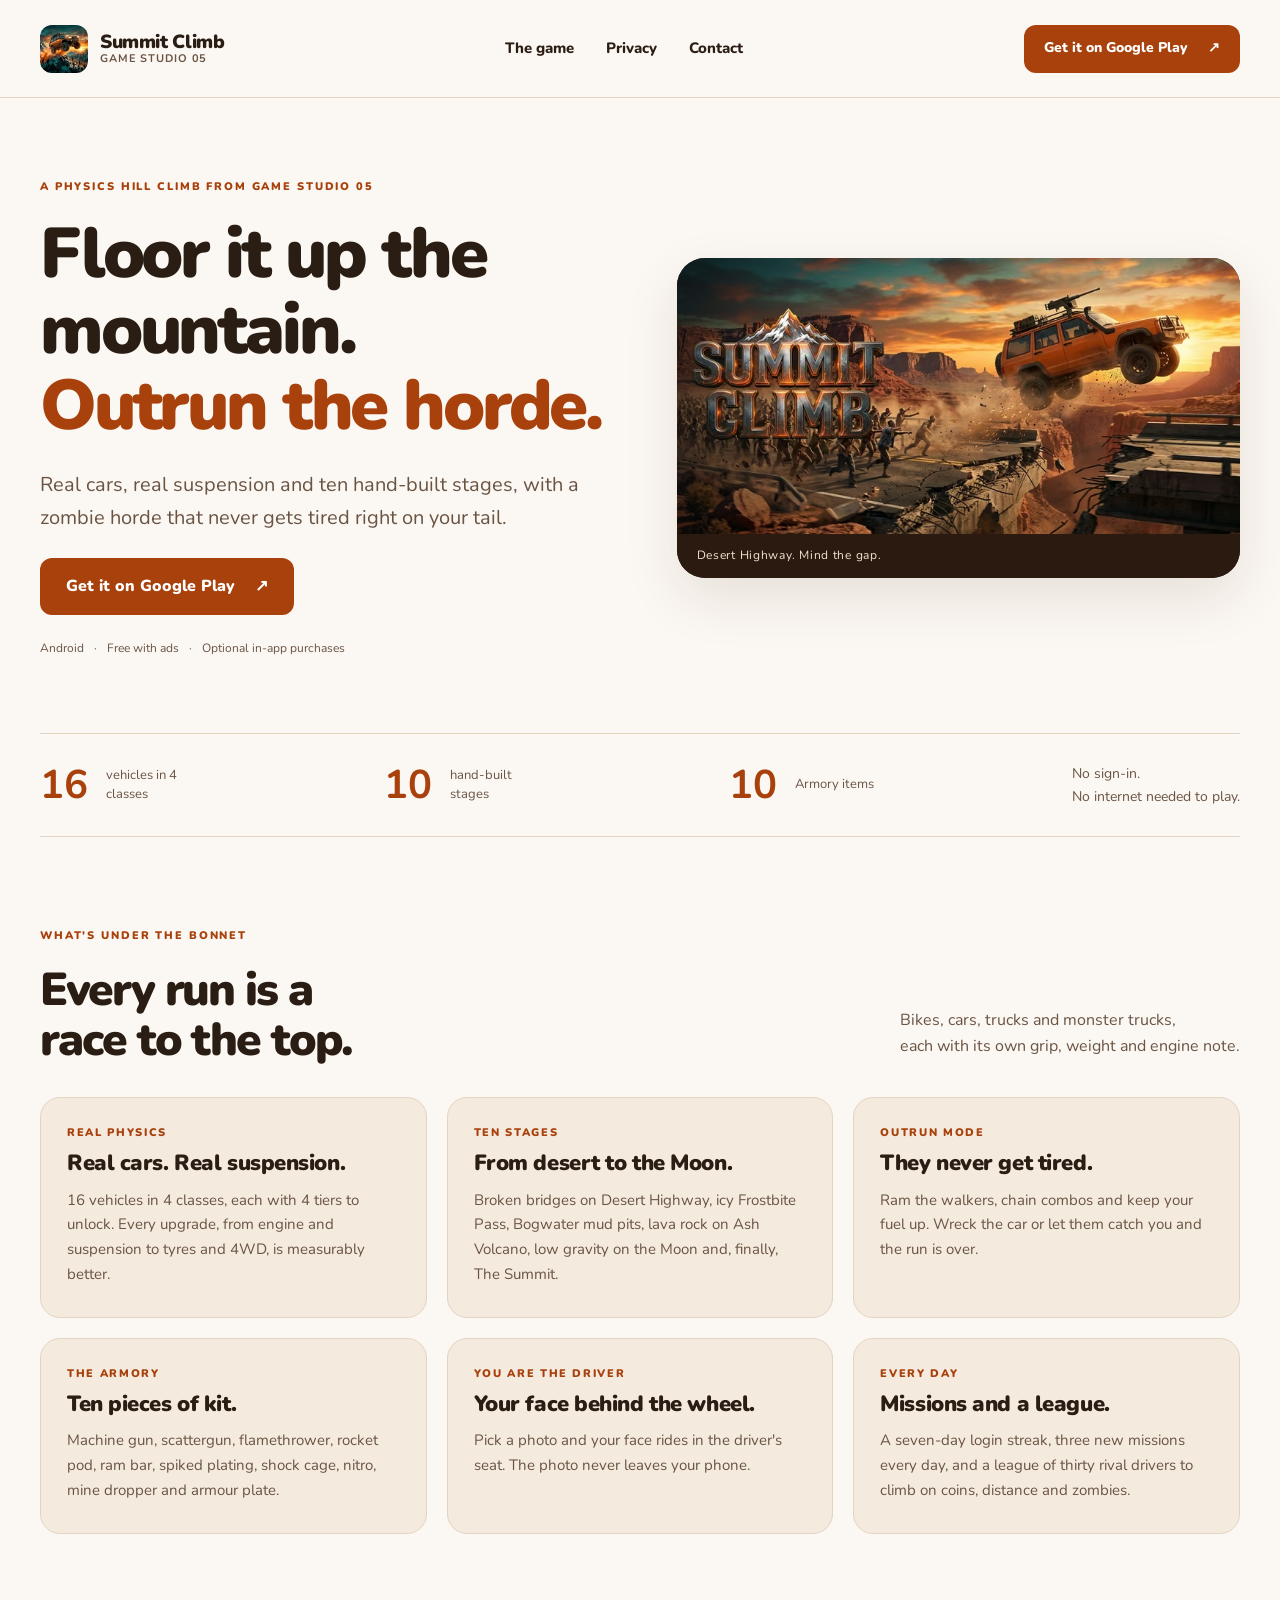
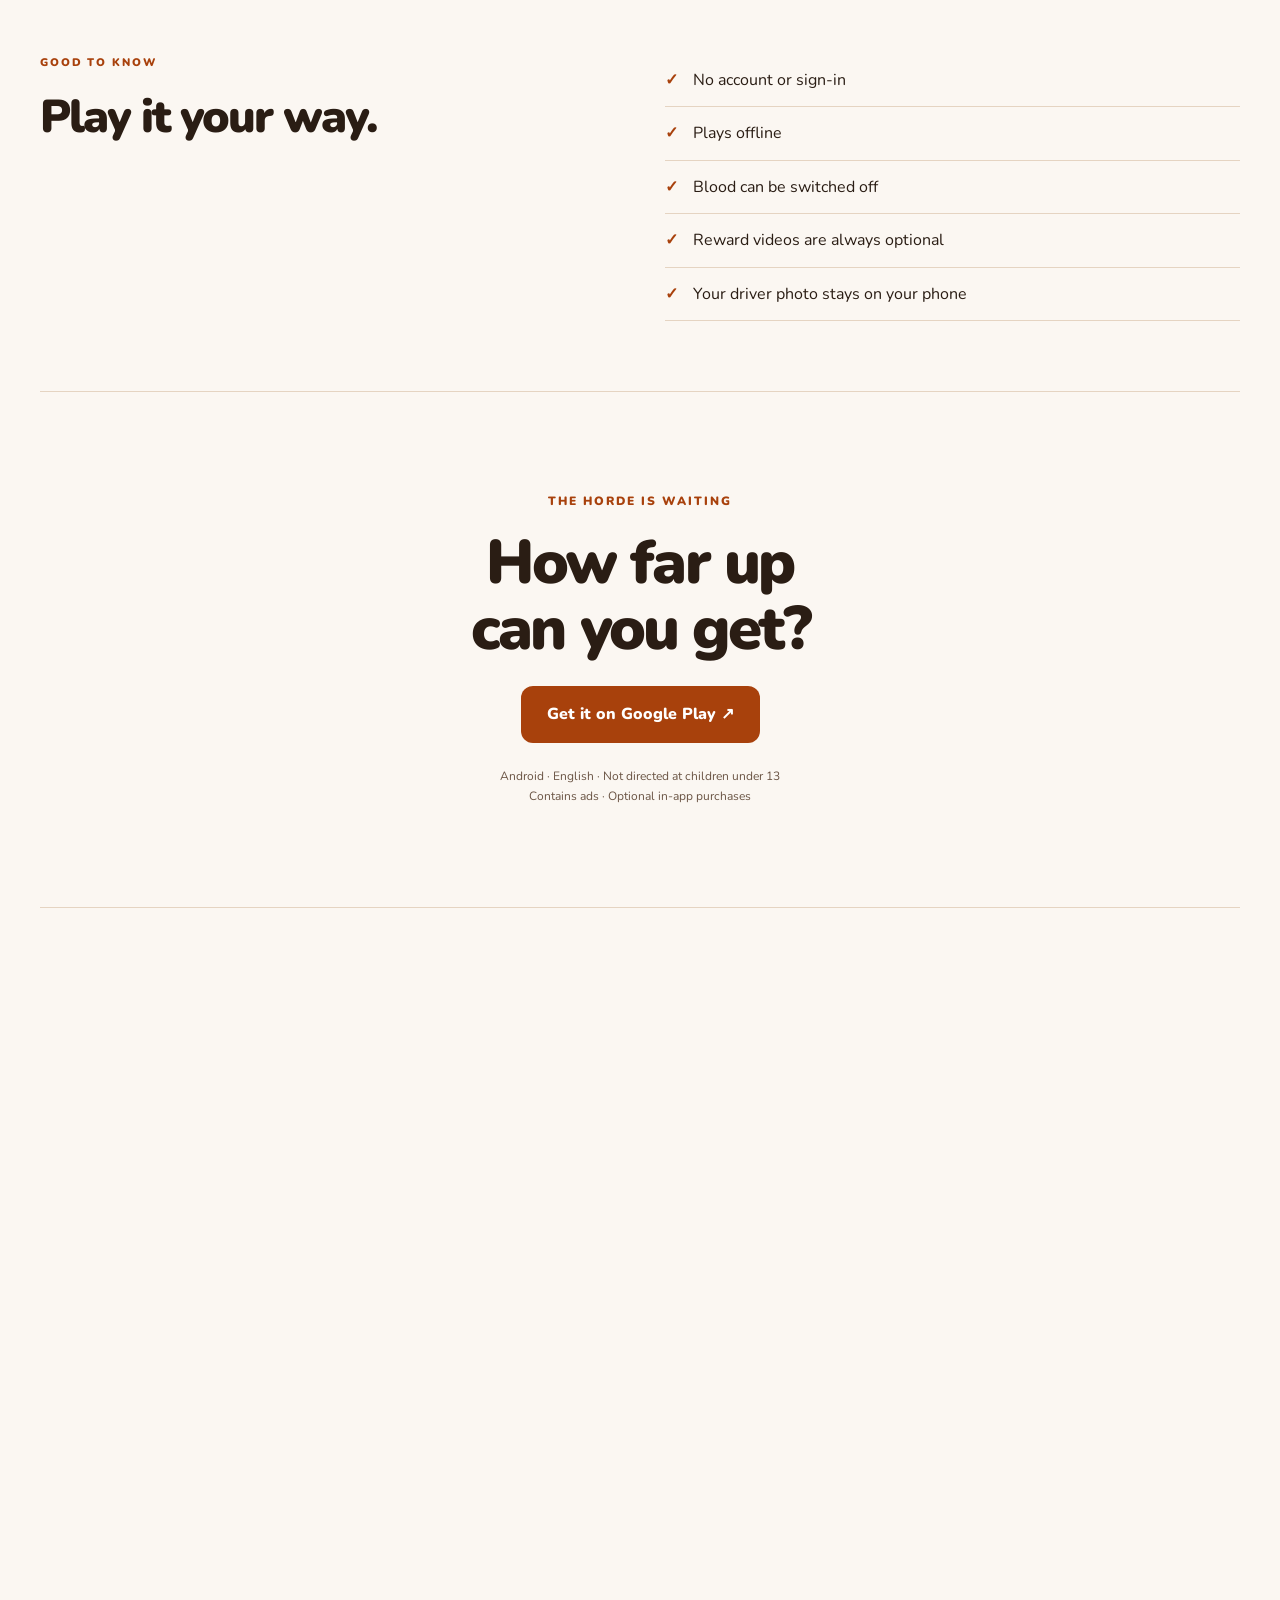
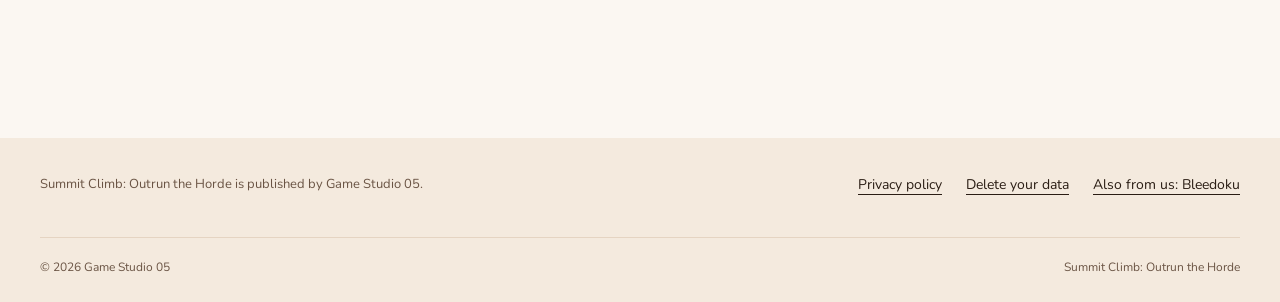
==== summit-climb/index.html @ 3a5609b9 "Add Summit Climb landing page, privacy policy and data deletion page Bleedoku pages and URLs are unc" ====
<!DOCTYPE html>
<html lang="en-GB">
<head>
<meta charset="utf-8">
<meta name="viewport" content="width=device-width,initial-scale=1">
<title>Summit Climb: Outrun the Horde | Game Studio 05</title>
<meta http-equiv="Content-Security-Policy" content="default-src 'self'; script-src 'self' 'sha256-aVaiAss3925eLaXb4Zs3viwFSfg8nyLbO6XAhflWmQI='; style-src 'self'; img-src 'self'; font-src 'self'; media-src 'self'; connect-src 'self'; object-src 'none'; base-uri 'self'; form-action 'none'">
<meta name="referrer" content="strict-origin-when-cross-origin">
<meta name="description" content="A physics hill climb for Android with 16 vehicles, ten hand-built stages and a zombie horde on your tail. From Game Studio 05.">
<link rel="canonical" href="https://usamakhalid1199.github.io/summit-climb/">
<meta property="og:type" content="website">
<meta property="og:title" content="Summit Climb: Outrun the Horde">
<meta property="og:description" content="A physics hill climb for Android with 16 vehicles, ten hand-built stages and a zombie horde on your tail.">
<meta property="og:url" content="https://usamakhalid1199.github.io/summit-climb/">
<meta property="og:image" content="https://usamakhalid1199.github.io/assets/img/summit-social.jpg">
<meta property="og:image:width" content="1200">
<meta property="og:image:height" content="630">
<meta property="og:image:alt" content="An orange off-roader leaps a broken desert bridge ahead of a zombie horde">
<meta name="twitter:card" content="summary_large_image">
<meta name="twitter:title" content="Summit Climb: Outrun the Horde">
<meta name="twitter:description" content="A physics hill climb for Android with 16 vehicles, ten hand-built stages and a zombie horde on your tail.">
<meta name="twitter:image" content="https://usamakhalid1199.github.io/assets/img/summit-social.jpg">
<meta name="theme-color" content="#fbf7f2" media="(prefers-color-scheme: light)">
<meta name="theme-color" content="#15110e" media="(prefers-color-scheme: dark)">
<link rel="icon" href="/assets/img/summit-icon-32.png" sizes="32x32">
<link rel="apple-touch-icon" href="/assets/img/summit-icon-180.png">
<link rel="preload" as="font" href="/assets/fonts/nunito-latin.woff2" type="font/woff2" crossorigin>
<link rel="stylesheet" href="/assets/css/site.css">
<link rel="stylesheet" href="/assets/css/summit.css">
<script type="application/ld+json">{"@context":"https://schema.org","@type":"MobileApplication","name":"Summit Climb: Outrun the Horde","operatingSystem":"ANDROID","applicationCategory":"GameApplication","inLanguage":"en","offers":{"@type":"Offer","price":"0","priceCurrency":"USD"},"publisher":{"@type":"Organization","name":"Game Studio 05"},"url":"https://usamakhalid1199.github.io/summit-climb/","installUrl":"https://play.google.com/store/apps/details?id=com.usama.summitclimb"}</script>
</head>
<body class="summit">
<a class="skip" href="#main">Skip to content</a>
<header>
<a class="sc-brand" href="/summit-climb/">
<picture>
<source type="image/avif" srcset="/assets/img/summit-icon-96.avif 96w, /assets/img/summit-icon-192.avif 192w" sizes="48px">
<source type="image/webp" srcset="/assets/img/summit-icon-96.webp 96w, /assets/img/summit-icon-192.webp 192w" sizes="48px">
<img src="/assets/img/summit-icon-96.png" width="96" height="96" alt="" decoding="async">
</picture>
<span>Summit Climb<small>GAME STUDIO 05</small></span>
</a>
<nav aria-label="Main">
<a href="#game">The game</a>
<a href="/summit-climb/privacy/">Privacy</a>
<a href="#contact">Contact</a>
</nav>
<a class="button compact" href="https://play.google.com/store/apps/details?id=com.usama.summitclimb&amp;referrer=utm_source%3Dwebsite%26utm_medium%3Dlanding" rel="noopener noreferrer">Get it on Google Play <span aria-hidden="true">&#8599;</span>
</a>
</header>
<main id="main">
<section class="hero wrap">
<div>
<p class="eyebrow">A PHYSICS HILL CLIMB FROM GAME STUDIO 05</p>
<h1>Floor it up the mountain.<br><em>Outrun the horde.</em>
</h1>
<p class="lead">Real cars, real suspension and ten hand-built stages, with a zombie horde that never gets tired right on your tail.</p>
<div class="actions">
<a class="button" href="https://play.google.com/store/apps/details?id=com.usama.summitclimb&amp;referrer=utm_source%3Dwebsite%26utm_medium%3Dlanding" rel="noopener noreferrer">Get it on Google Play <span aria-hidden="true">&#8599;</span>
</a>
</div>
<p class="facts">Android <span>&middot;</span> Free with ads <span>&middot;</span> Optional in-app purchases</p>
</div>
<figure class="sc-art">
<picture>
<source type="image/avif" srcset="/assets/img/summit-feature-480.avif 480w, /assets/img/summit-feature-768.avif 768w, /assets/img/summit-feature-1024.avif 1024w" sizes="(max-width: 600px) calc(100vw - 32px), (max-width: 1000px) 45vw, 560px">
<source type="image/webp" srcset="/assets/img/summit-feature-480.webp 480w, /assets/img/summit-feature-768.webp 768w, /assets/img/summit-feature-1024.webp 1024w" sizes="(max-width: 600px) calc(100vw - 32px), (max-width: 1000px) 45vw, 560px">
<img src="/assets/img/summit-feature-768.jpg" width="1024" height="500" alt="An orange off-roader with a roof-mounted gun leaps a broken desert bridge ahead of a zombie horde" fetchpriority="high" decoding="async">
</picture>
<figcaption>Desert Highway. Mind the gap.</figcaption>
</figure>
</section>
<div class="numbers wrap">
<div>
<strong>16</strong>
<span>vehicles in 4 classes</span>
</div>
<div>
<strong>10</strong>
<span>hand-built stages</span>
</div>
<div>
<strong>10</strong>
<span>Armory items</span>
</div>
<p>No sign-in.<br>No internet needed to play.</p>
</div>
<section class="section wrap" id="game">
<div class="heading">
<div>
<p class="eyebrow">WHAT'S UNDER THE BONNET</p>
<h2>Every run is a<br>race to the top.</h2>
</div>
<p>Bikes, cars, trucks and monster trucks,<br>each with its own grip, weight and engine note.</p>
</div>
<ul class="sc-features">
<li>
<span class="tag">REAL PHYSICS</span>
<h3>Real cars. Real suspension.</h3>
<p>16 vehicles in 4 classes, each with 4 tiers to unlock. Every upgrade, from engine and suspension to tyres and 4WD, is measurably better.</p>
</li>
<li>
<span class="tag">TEN STAGES</span>
<h3>From desert to the Moon.</h3>
<p>Broken bridges on Desert Highway, icy Frostbite Pass, Bogwater mud pits, lava rock on Ash Volcano, low gravity on the Moon and, finally, The Summit.</p>
</li>
<li>
<span class="tag">OUTRUN MODE</span>
<h3>They never get tired.</h3>
<p>Ram the walkers, chain combos and keep your fuel up. Wreck the car or let them catch you and the run is over.</p>
</li>
<li>
<span class="tag">THE ARMORY</span>
<h3>Ten pieces of kit.</h3>
<p>Machine gun, scattergun, flamethrower, rocket pod, ram bar, spiked plating, shock cage, nitro, mine dropper and armour plate.</p>
</li>
<li>
<span class="tag">YOU ARE THE DRIVER</span>
<h3>Your face behind the wheel.</h3>
<p>Pick a photo and your face rides in the driver's seat. The photo never leaves your phone.</p>
</li>
<li>
<span class="tag">EVERY DAY</span>
<h3>Missions and a league.</h3>
<p>A seven-day login streak, three new missions every day, and a league of thirty rival drivers to climb on coins, distance and zombies.</p>
</li>
</ul>
</section>
<section class="calm wrap section">
<div>
<p class="eyebrow">GOOD TO KNOW</p>
<h2>Play it your way.</h2>
</div>
<ul>
<li>No account or sign-in</li>
<li>Plays offline</li>
<li>Blood can be switched off</li>
<li>Reward videos are always optional</li>
<li>Your driver photo stays on your phone</li>
</ul>
</section>
<section class="final wrap">
<p class="eyebrow">THE HORDE IS WAITING</p>
<h2>How far up<br>can you get?</h2>
<a class="button" href="https://play.google.com/store/apps/details?id=com.usama.summitclimb&amp;referrer=utm_source%3Dwebsite%26utm_medium%3Dlanding" rel="noopener noreferrer">Get it on Google Play &#8599;</a>
<p>Android &middot; English &middot; Not directed at children under 13<br>Contains ads &middot; Optional in-app purchases</p>
</section>
<section class="sc-contact wrap" id="contact">
<div>
<p class="eyebrow">CONTACT</p>
<h2>A question, a bug<br>or a little feedback?</h2>
<p>We read every message. Tell us your phone model and what happened, and we'll take a look.</p>
<p><a class="sc-mail" href="mailto:gamestudio05.team@gmail.com?subject=Summit%20Climb">gamestudio05.team@gmail.com</a></p>
</div>
<ul>
<li><a href="/summit-climb/privacy/">Privacy policy</a></li>
<li><a href="/summit-climb/delete-data/">Delete your data</a></li>
<li><a href="https://play.google.com/store/apps/details?id=com.usama.summitclimb" rel="noopener noreferrer">Summit Climb on Google Play &#8599;</a></li>
</ul>
</section>
</main>
<footer>
<div class="wrap">
<div class="footer-top">
<div>
<p>Summit Climb: Outrun the Horde is published by Game Studio 05.</p>
</div>
<div class="footer-links">
<a href="/summit-climb/privacy/">Privacy policy</a>
<a href="/summit-climb/delete-data/">Delete your data</a>
<a href="/">Also from us: Bleedoku</a>
</div>
</div>
<div class="copyright">&copy; 2026 Game Studio 05 <span>Summit Climb: Outrun the Horde</span>
</div>
</div>
</footer>
</body>
</html>
---- assets/css/site.css ----
@font-face {
  font-family:Nunito;
  src:url('../fonts/nunito-latin.woff2') format('woff2');
  font-weight:200 1000;
  font-display:swap
}
:root {
  color-scheme:light dark;
  --bg:#fcfaff;
  --surface:#f0eaf8;
  --card:#fff;
  --ink:#2b2450;
  --muted:#635675;
  --pink:#d63f8c;
  --violet:#7752de;
  --accent:#6743ad;
  --line:#ded4e9;
  --cyan:#00c2ef;
  --magenta:#ff2995;
  --yellow:#ffce32;
  --space:24px;
  --radius:24px;
  --shadow:0 20px 55px #38235312;
  --small:14px;
  --body:18px;
  --h1:clamp(46px,5.5vw,80px);
  --h2:clamp(34px,3.6vw,52px)
}
* {
  box-sizing:border-box
}
body {
  margin:0;
  background:var(--bg);
  color:var(--ink);
  font:var(--body)/1.65 Nunito,sans-serif
}
a {
  color:inherit;
  text-underline-offset:5px
}
img {
  max-width:100%;
  height:auto;
  display:block
}
figure {
  margin:0
}
h1,h2,h3 {
  line-height:1.08;
  letter-spacing:-.045em;
  margin:0 0 24px;
  font-weight:900
}
h1 {
  font-size:var(--h1)
}
h2 {
  font-size:var(--h2)
}
h3 {
  font-size:29px
}
p {
  color:var(--muted);
  margin:0 0 24px;
  max-width:65ch
}
h1 em {
  font-style:normal;
  color:var(--accent)
}
.wrap {
  width:min(1200px,calc(100% - 80px));
  margin:auto
}
header {
  max-width:1360px;
  margin:auto;
  min-height:98px;
  display:flex;
  align-items:center;
  justify-content:space-between;
  padding:0 40px;
  gap:32px;
  border-bottom:1px solid var(--line)
}
.brand img {
  width:160px;
  height:80px;
  object-fit:contain
}
nav {
  display:flex;
  gap:32px
}
nav a {
  text-decoration:none;
  font-size:15px;
  font-weight:800;
  padding:14px 0
}
.button {
  display:inline-flex;
  align-items:center;
  justify-content:center;
  gap:20px;
  background:var(--accent);
  color:#fff;
  border:2px solid transparent;
  border-radius:12px;
  padding:16px 24px;
  min-height:48px;
  line-height:1.3;
  font-size:16px;
  font-weight:850;
  text-decoration:none;
  transition:background .18s
}
.button:hover {
  background:#4f3289
}
.button:active {
  background:#3e246c
}
.button[aria-disabled=true] {
  background:#6a6473;
  cursor:not-allowed
}
.compact {
  font-size:14px;
  padding:12px 18px
}
a:focus-visible,video:focus-visible {
  outline:3px solid var(--accent);
  outline-offset:5px
}
.hero {
  display:grid;
  grid-template-columns:1.05fr 1fr;
  align-items:center;
  gap:45px;
  min-height:635px;
  padding:65px 0 60px
}
.eyebrow {
  font-size:11px;
  letter-spacing:.17em;
  font-weight:900;
  color:var(--accent);
  margin-bottom:20px
}
.lead {
  font-size:20px;
  max-width:48ch
}
.actions {
  display:flex;
  gap:24px;
  align-items:center;
  flex-wrap:wrap
}
.watch {
  display:inline-flex;
  gap:12px;
  align-items:center;
  min-height:48px;
  text-decoration:none;
  font-size:15px;
  font-weight:800
}
.watch span {
  font-size:12px;
  display:grid;
  place-items:center;
  width:36px;
  height:36px;
  border:1px solid var(--line);
  border-radius:50%
}
.facts {
  font-size:12px;
  margin:24px 0 0
}
.facts span {
  padding:0 7px
}
.hero-art {
  background:#f4effa;
  border-radius:36px;
  overflow:hidden;
  box-shadow:var(--shadow)
}
.hero-art>img {
  width:100%;
  mix-blend-mode:multiply
}
.hero-art figcaption {
  color:#635675;
  text-align:center;
  font-size:12px;
  letter-spacing:.06em;
  padding:5px 20px 24px
}
.numbers {
  display:flex;
  align-items:center;
  justify-content:space-between;
  border-block:1px solid var(--line);
  padding:28px 0
}
.numbers>div {
  display:flex;
  align-items:center;
  gap:18px
}
.numbers strong {
  font-size:40px;
  line-height:1;
  color:var(--accent)
}
.numbers span {
  font-size:13px;
  max-width:80px;
  line-height:1.5;
  color:var(--muted)
}
.numbers p {
  font-size:14px;
  margin:0
}
.section {
  padding:90px 0 30px
}
.heading {
  display:flex;
  justify-content:space-between;
  align-items:end;
  gap:35px;
  margin-bottom:32px
}
.heading h2 {
  margin-bottom:0
}
.heading>p {
  font-size:16px;
  margin-bottom:5px
}
.video {
  background:var(--surface);
  border:1px solid var(--line);
  border-radius:var(--radius);
  overflow:hidden
}
.video video {
  display:block;
  width:100%;
  aspect-ratio:16/9;
  background:#241a38
}
.video figcaption {
  padding:16px 25px;
  font-size:14px;
  font-weight:800;
  display:flex;
  justify-content:space-between
}
.video figcaption span {
  font-size:12px;
  color:var(--muted);
  font-weight:500
}
.split {
  display:grid;
  grid-template-columns:1fr 1fr;
  align-items:center;
  gap:90px
}
.recipe {
  display:flex;
  gap:14px;
  align-items:center;
  margin:28px 0 36px
}
.recipe img {
  width:55px
}
.recipe b {
  font-size:18px;
  color:var(--muted)
}
.rule {
  border-top:1px solid var(--line);
  padding:18px 0 0
}
.rule p {
  font-size:15px;
  margin-top:6px
}
.phone-stage {
  background:var(--surface);
  border-radius:36px;
  padding:40px;
  display:grid;
  justify-items:center
}
.phone-stage img {
  width:235px;
  border-radius:24px;
  border:5px solid white;
  box-shadow:var(--shadow)
}
.phone-stage figcaption {
  font-size:12px;
  color:var(--muted);
  margin-top:18px
}
.story {
  background:var(--surface);
  padding:70px 0;
  margin-top:80px
}
.village {
  height:490px;
  border-radius:200px 200px 20px 20px;
  overflow:hidden
}
.village img {
  height:100%;
  width:100%;
  object-fit:cover;
  object-position:50% 25%
}
.characters {
  display:flex;
  gap:28px;
  margin-top:32px
}
.characters figure {
  max-width:90px;
  text-align:center;
  font-size:13px;
  font-weight:800
}
.characters img {
  width:90px;
  height:90px;
  border-radius:50%;
  margin-bottom:10px
}
.chapters {
  display:grid;
  grid-template-columns:repeat(6,1fr);
  gap:18px;
  margin-top:35px
}
.chapters article {
  min-width:0
}
.chapters img {
  height:220px;
  width:100%;
  object-fit:cover;
  border-radius:16px
}
.chapters span {
  font-size:11px;
  color:var(--accent);
  display:block;
  margin:16px 0 6px;
  font-weight:900
}
.chapters h3 {
  font-size:20px;
  line-height:1.2
}
.modes {
  display:grid;
  grid-template-columns:repeat(3,1fr);
  gap:24px
}
.modes article {
  background:var(--surface);
  border-radius:var(--radius);
  padding:30px 30px 0;
  overflow:hidden;
  height:540px
}
.modes article>span {
  display:block
}
.modes p {
  font-size:15px
}
.modes article>img {
  width:180px;
  margin:24px auto 0;
  border:4px solid white;
  border-radius:20px
}
.modes .pets>img {
  border:0;
  border-radius:50%;
  width:240px
}
.calm {
  display:grid;
  grid-template-columns:1fr 1fr;
  gap:50px;
  border-bottom:1px solid var(--line);
  padding-bottom:70px
}
.calm ul {
  list-style:none;
  padding:0;
  margin:0
}
.calm li {
  padding:13px 0;
  border-bottom:1px solid var(--line);
  font-size:16px
}
.calm li:before {
  content:'\2713';
  color:var(--accent);
  margin-right:15px;
  font-weight:900
}
.final {
  text-align:center;
  padding:100px 0
}
.final h2 {
  font-size:clamp(42px,4.8vw,68px)
}
.final p {
  margin:24px auto 0;
  font-size:12px
}
.final .eyebrow {
  margin:0 auto 18px
}
footer {
  background:var(--surface);
  padding:25px 0
}
.footer-top {
  display:flex;
  align-items:center;
  justify-content:space-between;
  gap:25px;
  padding:0 0 30px
}
.footer-top img {
  width:145px;
  height:70px;
  object-fit:contain
}
.footer-top p {
  font-size:13px;
  margin:0
}
.footer-top b {
  display:block;
  font-size:14px;
  margin-bottom:8px
}
.footer-top a {
  font-size:14px;
  display:inline-block;
  min-height:44px;
  line-height:44px
}
.copyright {
  display:flex;
  justify-content:space-between;
  border-top:1px solid var(--line);
  padding-top:20px;
  font-size:12px;
  color:var(--muted)
}
@media(prefers-color-scheme:dark) {
  :root {
  --bg:#171322;
  --surface:#241d33;
  --card:#30263f;
  --ink:#f1eaff;
  --muted:#c3b8d0;
  --accent:#bda3f1;
  --line:#494052;
  --shadow:none
}
.button {
  background:#bda3f1;
  color:#21152f
}
.button:hover {
  background:#cdb9f7
}
.button:active {
  background:#a78cde
}
.button[aria-disabled=true] {
  background:#82758d;
  color:#171322
}
.hero-art {
  background:#e5daf0
}
.eyebrow {
  color:#bda3f1
}

}
@media(max-width:1000px) {
  .wrap {
  width:calc(100% - 48px)
}
header {
  padding:0 24px;
  gap:20px
}
nav {
  gap:20px
}
.hero {
  gap:25px;
  min-height:560px
}
.actions {
  gap:15px
}
.split {
  gap:45px
}
.numbers p {
  display:none
}
.chapters {
  grid-template-columns:repeat(3,1fr)
}
.chapters img {
  height:280px
}
.modes {
  gap:16px
}
.modes article {
  padding:22px 22px 0
}
.modes h3 {
  font-size:25px
}
.footer-top {
  gap:15px
}

}
@media(max-width:600px) {
  .wrap {
  width:calc(100% - 32px)
}
header {
  padding:8px 16px 12px;
  flex-wrap:wrap;
  gap:0
}
.brand img {
  width:124px;
  height:58px
}
header .compact {
  font-size:12px;
  gap:8px;
  padding:10px 12px;
  margin-left:auto
}
nav {
  order:3;
  width:100%;
  justify-content:center;
  gap:35px
}
nav a {
  font-size:13px;
  padding:10px 0;
  min-height:44px
}
.hero {
  grid-template-columns:1fr;
  gap:30px;
  padding:44px 0 36px;
  text-align:left
}
.hero h1 {
  font-size:49px
}
.eyebrow {
  font-size:10px;
  letter-spacing:.13em
}
.hero .lead {
  font-size:18px
}
.actions {
  gap:16px;
  align-items:center
}
.actions .button {
  font-size:14px;
  padding:15px 18px
}
.watch {
  font-size:13px
}
.hero-art {
  border-radius:22px
}
.hero-art figcaption {
  font-size:11px;
  padding-bottom:16px
}
.facts {
  font-size:11px
}
.numbers {
  gap:12px;
  padding:22px 0
}
.numbers>div {
  display:block
}
.numbers strong {
  font-size:29px
}
.numbers span {
  display:block;
  font-size:11px;
  margin-top:7px
}
.section {
  padding:55px 0 20px
}
.heading {
  display:block;
  margin-bottom:24px
}
.heading p {
  margin-top:20px;
  font-size:15px
}
.heading .eyebrow {
  margin-top:0
}
.video {
  border-radius:15px
}
.video figcaption {
  display:block;
  font-size:13px;
  padding:14px 16px
}
.video figcaption span {
  display:block;
  margin-top:5px;
  font-size:11px
}
.split {
  grid-template-columns:1fr;
  gap:30px
}
.recipe {
  gap:9px
}
.recipe img {
  width:48px
}
.phone-stage {
  padding:28px;
  border-radius:24px
}
.phone-stage img {
  width:205px
}
.story {
  margin-top:45px;
  padding:40px 0
}
.village {
  height:350px
}
.characters {
  gap:25px
}
.characters img {
  width:75px;
  height:75px
}
.chapters {
  grid-template-columns:repeat(2,1fr);
  gap:18px
}
.chapters img {
  height:230px
}
.chapters h3 {
  font-size:19px
}
.modes {
  grid-template-columns:1fr;
  gap:20px
}
.modes article {
  height:450px;
  padding:26px 26px 0
}
.modes article>img {
  width:170px;
  margin-top:22px
}
.modes .pets {
  height:390px
}
.modes .pets>img {
  width:200px
}
.modes h3 {
  font-size:29px
}
.calm {
  grid-template-columns:1fr;
  gap:12px;
  padding-bottom:45px
}
.calm h2 {
  margin-bottom:12px
}
.calm li {
  font-size:14px
}
.final {
  padding:65px 0
}
.final p {
  max-width:280px;
  line-height:1.8
}
.footer-top {
  display:block
}
.footer-top>div {
  margin-bottom:22px
}
.copyright {
  display:block;
  line-height:2
}
.copyright span {
  display:block
}

}
@media(prefers-reduced-motion:reduce) {
  * {
  transition:none!important;
  animation:none!important;
  scroll-behavior:auto!important
}

}

/* Production components and responsive-image wrappers. */
.hero-art picture {
  display:block
}
.hero-art picture img {
  width:100%;
  mix-blend-mode:multiply
}
.phone-stage picture {
  display:block;
  width:235px
}
.phone-stage picture img {
  width:100%;
  height:auto
}
.modes article>picture {
  display:block;
  width:180px;
  margin:24px auto 0
}
.modes article>picture img {
  width:100%;
  border:4px solid #fff;
  border-radius:20px
}
.modes .pets>picture {
  width:240px
}
.modes .pets>picture img {
  border:0;
  border-radius:50%
}
.village picture {
  display:block;
  height:100%
}
.brand picture {
  display:block
}
.chapters {
  display:flex;
  overflow-x:auto;
  scroll-snap-type:x mandatory;
  padding:0 0 18px;
  scrollbar-color:var(--accent) var(--surface)
}
.chapters article {
  flex:0 0 calc((100% - 90px)/6);
  scroll-snap-align:start
}
.chapters:focus-visible,.modes:focus-visible {
  outline:3px solid var(--accent);
  outline-offset:5px
}
.skip {
  position:fixed;
  top:-100px;
  left:16px;
  background:var(--card);
  color:var(--ink);
  z-index:100;
  padding:12px 20px
}
.skip:focus {
  top:16px
}
.transcript {
  margin-top:18px;
  font-size:14px;
  max-width:70ch
}
.transcript summary {
  cursor:pointer;
  min-height:44px;
  padding:10px 0;
  font-weight:800
}
.transcript p {
  margin-top:12px
}
.mix-button {
  font:800 14px Nunito,sans-serif;
  background:var(--surface);
  color:var(--ink);
  border:1px solid var(--line);
  border-radius:10px;
  padding:12px 18px;
  min-height:44px;
  cursor:pointer;
  margin-bottom:20px
}
.mix-button:hover {
  border-color:var(--accent)
}
.mix-button:focus-visible,summary:focus-visible {
  outline:3px solid var(--accent);
  outline-offset:4px
}
.mixing img:last-child {
  animation:mix .6s ease-out
}
.mixing img:not(:last-child) {
  animation:drop .6s ease-out
}
@keyframes mix {
  0% {
  transform:scale(.8)
}
55% {
  transform:scale(1.12)
}
100% {
  transform:scale(1)
}

}
@keyframes drop {
  0% {
  transform:translateY(-10px)
}
100% {
  transform:none
}

}
.enter {
  animation:enter .5s ease-out
}
@keyframes enter {
  from {
  transform:translateY(12px)
}
to {
  transform:none
}

}
.policy {
  display:grid;
  grid-template-columns:240px minmax(0,1fr);
  gap:65px;
  padding:65px 0 90px;
  align-items:start
}
.policy article {
  max-width:65ch;
  min-width:0
}
.policy h1 {
  font-size:clamp(34px,4vw,52px)
}
.policy h2 {
  font-size:28px;
  margin-top:45px;
  scroll-margin-top:20px
}
.policy p,.policy li {
  font-size:17px;
  overflow-wrap:anywhere
}
.policy em {
  font-style:normal;
  color:var(--accent)
}
.contents {
  display:block;
  border:1px solid var(--line);
  border-radius:16px;
  padding:22px;
  background:var(--surface)
}
.contents h2 {
  font-size:19px;
  margin:0 0 18px;
  letter-spacing:0
}
.contents ol {
  margin:0;
  padding-left:20px
}
.contents a {
  font-size:14px;
  line-height:1.4;
  min-height:44px;
  display:flex;
  align-items:center;
  padding:8px 0
}
.policy table {
  border-collapse:collapse;
  width:100%;
  font-size:14px;
  table-layout:fixed
}
.policy th,.policy td {
  padding:12px 8px;
  border-bottom:1px solid var(--line);
  text-align:left;
  vertical-align:top;
  overflow-wrap:anywhere
}
.policy th:first-child {
  width:43%
}
.policy code {
  font-size:12px;
  overflow-wrap:anywhere
}
.policy a {
  color:var(--accent)
}
.policy ul {
  padding-left:22px
}
.copyright a {
  min-height:44px;
  display:inline-block
}
.footer-top>div:nth-child(2)>a {
  overflow-wrap:anywhere
}
.footer-top>div {
  min-width:0
}
footer picture {
  display:block
}
.rule b {
  display:block
}
a:hover {
  text-decoration-thickness:2px
}
a:active {
  opacity:.85
}
.rule p {
  margin-bottom:18px
}
video {
  color-scheme:dark
}
picture>img {
  object-fit:contain
}
.village picture>img,.chapters picture>img {
  object-fit:cover
}
.modes {
  padding-bottom:18px
}
.hero-art figcaption {
  line-height:1.5
}
@media(max-width:1000px) {
  .chapters article {
  flex-basis:calc((100% - 36px)/3)
}
.policy {
  gap:30px;
  grid-template-columns:200px minmax(0,1fr)
}

}
@media(max-width:600px) {
  .phone-stage picture {
  width:205px
}
.chapters article {
  flex-basis:75%
}
.chapters img {
  height:280px
}
.modes {
  display:flex;
  overflow-x:auto;
  scroll-snap-type:x mandatory
}
.modes article {
  flex:0 0 87%;
  scroll-snap-align:start
}
.modes .pets {
  height:450px
}
.modes article>picture {
  width:170px
}
.modes .pets>picture {
  width:190px
}
.policy {
  display:block;
  padding:35px 0 55px
}
.contents {
  margin-bottom:35px
}
.policy p,.policy li {
  font-size:16px
}
.policy table {
  font-size:12px
}
.policy td,.policy th {
  padding:9px 5px
}
.policy code {
  font-size:11px
}
header .button {
  max-width:180px
}
.recipe {
  gap:7px
}
.recipe img {
  width:46px
}
.actions {
  gap:12px
}
.brand img {
  width:110px
}
.footer-top a {
  font-size:13px
}
.final .button {
  max-width:100%
}

}
@media(max-width:350px) {
  .hero h1 {
  font-size:43px
}
header .compact {
  font-size:11px;
  padding:11px 9px
}
.brand img {
  width:98px
}
.hero .eyebrow {
  font-size:9px
}
.recipe {
  gap:5px
}
.recipe img {
  width:42px
}
.recipe b {
  font-size:15px
}

}
@media(prefers-reduced-motion:reduce) {
  * {
  animation:none!important;
  transition:none!important;
  scroll-behavior:auto!important
}

}
@media(forced-colors:active) {
  .button,.contents,.mix-button {
  border:2px solid ButtonText
}
.button {
  color:LinkText
}
.hero-art img {
  mix-blend-mode:normal
}

}
@media print {
  header,footer,.skip,.contents,.mix-button {
  display:none!important
}
:root {
  --ink:#000;
  --bg:#fff;
  --muted:#222;
  --accent:#000;
  --line:#aaa
}
body {
  font-size:11pt;
  background:#fff;
  color:#000
}
.policy {
  display:block;
  width:100%;
  padding:0
}
.policy article {
  max-width:none
}
.policy h1 {
  font-size:24pt
}
.policy h2 {
  font-size:16pt;
  break-after:avoid
}
.policy p,.policy li {
  font-size:11pt
}
.policy tr {
  break-inside:avoid
}
a {
  color:#000;
  text-decoration:underline
}
.policy table {
  font-size:9pt
}

}

/* Keep below-the-fold sections out of the initial rendering work. */
main>section:not(.hero) {
  content-visibility:auto;
  contain-intrinsic-size:auto 700px
}
.hero-art picture img {
  mix-blend-mode:normal
}
@media print {
  main>section {
  content-visibility:visible;
  contain-intrinsic-size:none
}

}

.video-shell summary { position:relative; cursor:pointer; list-style:none; min-height:48px; }
.video-shell summary::-webkit-details-marker { display:none; }
.video-shell summary picture { display:block; }
.video-shell summary img { width:100%; height:auto; }
.video-open { position:absolute; bottom:24px; left:24px; padding:12px 24px; border-radius:10px; background:#30214a; color:#fff; font-weight:850; }
.video-close { display:none; padding:12px 24px; color:var(--ink); }
.video-shell[open] summary picture,.video-shell[open] .video-open { display:none; }
.video-shell[open] .video-close { display:block; }
---- assets/css/summit.css ----
/* Summit Climb pages. Loaded after site.css; re-themes the shared components. */
.summit {
  --bg:#fbf7f2;
  --surface:#f4eade;
  --card:#fff;
  --ink:#2a1d14;
  --muted:#6a5444;
  --accent:#a8410c;
  --line:#e5d4c2;
  --shadow:0 20px 55px #3a1f0c1a
}
.summit .button {
  background:var(--accent);
  color:#fff
}
.summit .button:hover {
  background:#8a3409
}
.summit .button:active {
  background:#702a07
}
.summit .eyebrow {
  color:var(--accent)
}
@media(prefers-color-scheme:dark) {
  .summit {
    --bg:#15110e;
    --surface:#231a14;
    --card:#2e231b;
    --ink:#f6ece2;
    --muted:#cfbeae;
    --accent:#ffa05a;
    --line:#4a3a2e;
    --shadow:none
  }
  .summit .button {
    background:#ffa05a;
    color:#1f1209
  }
  .summit .button:hover {
    background:#ffb57d
  }
  .summit .button:active {
    background:#f08a3e
  }
}
.sc-brand {
  display:flex;
  align-items:center;
  gap:12px;
  text-decoration:none;
  font-weight:900;
  font-size:19px;
  letter-spacing:-.02em;
  line-height:1.1
}
.sc-brand picture {
  display:block;
  flex:none
}
.sc-brand img {
  width:48px;
  height:48px;
  border-radius:12px
}
.sc-brand small {
  display:block;
  font-size:11px;
  font-weight:700;
  letter-spacing:.08em;
  color:var(--muted)
}
.sc-art {
  border-radius:28px;
  overflow:hidden;
  box-shadow:var(--shadow);
  background:#2a1a10
}
.sc-art picture,.sc-art img {
  display:block;
  width:100%
}
.sc-art figcaption {
  font-size:12px;
  letter-spacing:.06em;
  padding:12px 20px 14px;
  color:#f4e3d3;
  background:#2a1a10;
  line-height:1.5
}
.sc-features {
  display:grid;
  grid-template-columns:repeat(3,1fr);
  gap:20px;
  list-style:none;
  padding:0;
  margin:0
}
.sc-features li {
  background:var(--surface);
  border:1px solid var(--line);
  border-radius:20px;
  padding:26px 26px 6px
}
.sc-features h3 {
  font-size:22px;
  letter-spacing:-.02em;
  margin-bottom:12px
}
.sc-features p {
  font-size:15px
}
.sc-features .tag {
  display:block;
  font-size:11px;
  letter-spacing:.15em;
  font-weight:900;
  color:var(--accent);
  margin-bottom:10px
}
.sc-shots {
  display:flex;
  gap:16px;
  overflow-x:auto;
  scroll-snap-type:x mandatory;
  padding:0 0 18px;
  margin:0;
  list-style:none;
  scrollbar-color:var(--accent) var(--surface)
}
.sc-shots li {
  flex:0 0 calc((100% - 32px)/3);
  scroll-snap-align:start
}
.sc-shots img {
  width:100%;
  border-radius:14px;
  border:1px solid var(--line)
}
.sc-shots:focus-visible {
  outline:3px solid var(--accent);
  outline-offset:5px
}
.sc-contact {
  display:grid;
  grid-template-columns:1fr 1fr;
  gap:40px;
  align-items:start;
  border-top:1px solid var(--line);
  padding:60px 0 70px
}
.sc-contact a {
  color:var(--accent);
  overflow-wrap:anywhere
}
.sc-contact ul {
  list-style:none;
  padding:0;
  margin:0
}
.sc-contact li {
  border-bottom:1px solid var(--line)
}
.sc-contact li a {
  display:flex;
  align-items:center;
  min-height:48px;
  font-weight:800;
  font-size:16px
}
.sc-mail {
  font-size:20px;
  font-weight:850
}
.sc-steps li {
  margin-bottom:10px
}
.policy .sc-note {
  border-left:4px solid var(--accent);
  background:var(--surface);
  padding:14px 18px;
  border-radius:0 12px 12px 0
}
.footer-links {
  display:flex;
  flex-wrap:wrap;
  gap:0 24px
}
@media(max-width:1000px) {
  .sc-features {
    grid-template-columns:repeat(2,1fr)
  }
  .sc-shots li {
    flex-basis:45%
  }
}
@media(max-width:600px) {
  .sc-brand {
    font-size:16px;
    gap:10px;
    min-height:58px
  }
  .sc-brand img {
    width:40px;
    height:40px;
    border-radius:10px
  }
  .sc-brand small {
    font-size:10px
  }
  .summit .hero h1 {
    font-size:42px
  }
  .sc-art {
    border-radius:18px
  }
  .sc-features {
    grid-template-columns:1fr;
    gap:14px
  }
  .sc-features li {
    padding:22px 20px 4px
  }
  .sc-shots li {
    flex-basis:85%
  }
  .sc-contact {
    grid-template-columns:1fr;
    gap:10px;
    padding:45px 0 50px
  }
  .sc-mail {
    font-size:17px
  }
  .footer-links {
    display:block
  }
}
@media(max-width:350px) {
  .sc-brand small {
    display:none
  }
  .summit .hero h1 {
    font-size:37px
  }
}
@media(forced-colors:active) {
  .sc-features li,.sc-note {
    border:1px solid CanvasText
  }
}
@media print {
  .sc-contact,.sc-shots {
    display:none!important
  }
}
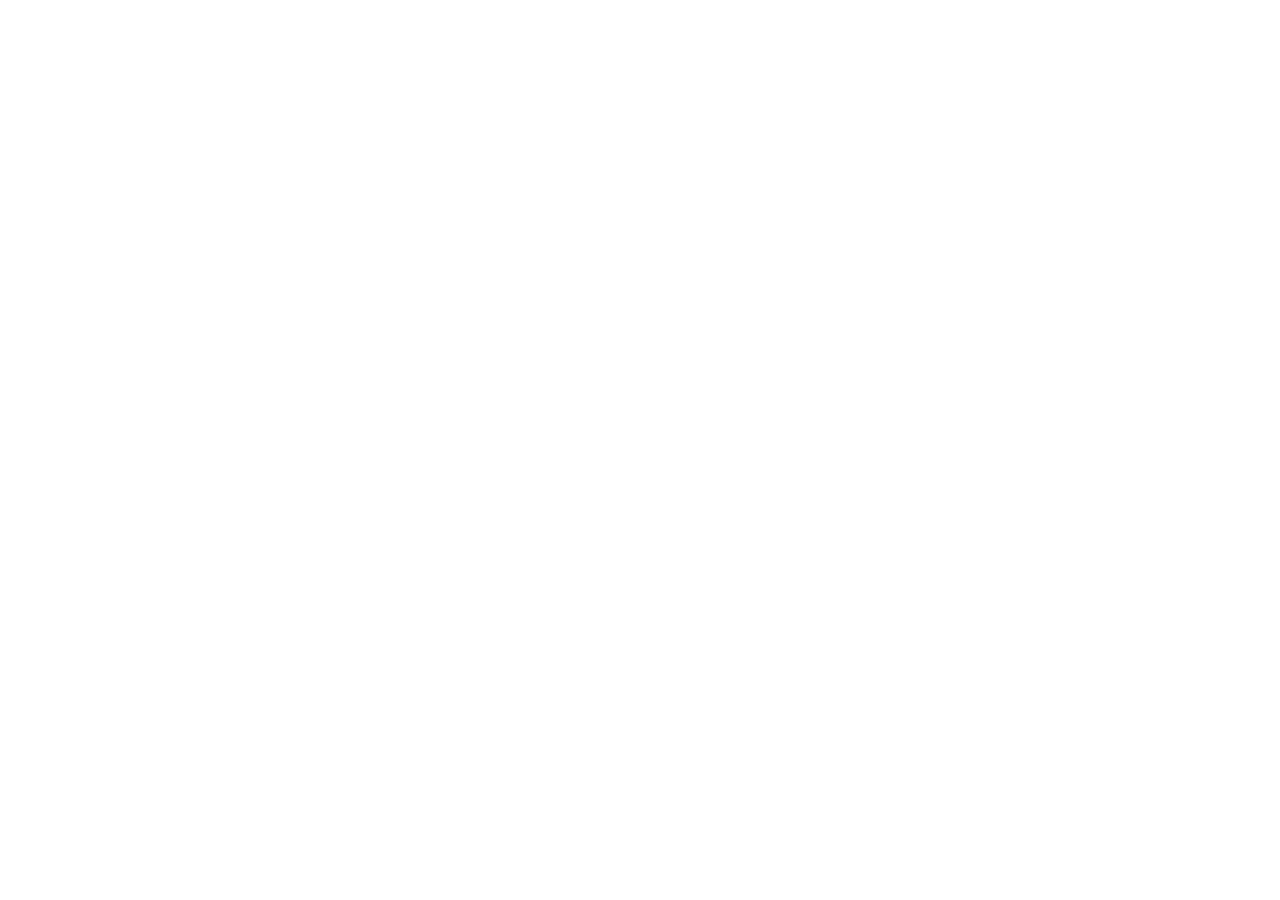
==== commit 3a86b6ff: "Summit Climb pages moved to gamestudio05.github.io" ====
--- a/summit-climb/index.html
+++ b/summit-climb/index.html
@@ -2,178 +2,12 @@
 <html lang="en-GB">
 <head>
 <meta charset="utf-8">
-<meta name="viewport" content="width=device-width,initial-scale=1">
-<title>Summit Climb: Outrun the Horde | Game Studio 05</title>
-<meta http-equiv="Content-Security-Policy" content="default-src 'self'; script-src 'self' 'sha256-aVaiAss3925eLaXb4Zs3viwFSfg8nyLbO6XAhflWmQI='; style-src 'self'; img-src 'self'; font-src 'self'; media-src 'self'; connect-src 'self'; object-src 'none'; base-uri 'self'; form-action 'none'">
-<meta name="referrer" content="strict-origin-when-cross-origin">
-<meta name="description" content="A physics hill climb for Android with 16 vehicles, ten hand-built stages and a zombie horde on your tail. From Game Studio 05.">
-<link rel="canonical" href="https://usamakhalid1199.github.io/summit-climb/">
-<meta property="og:type" content="website">
-<meta property="og:title" content="Summit Climb: Outrun the Horde">
-<meta property="og:description" content="A physics hill climb for Android with 16 vehicles, ten hand-built stages and a zombie horde on your tail.">
-<meta property="og:url" content="https://usamakhalid1199.github.io/summit-climb/">
-<meta property="og:image" content="https://usamakhalid1199.github.io/assets/img/summit-social.jpg">
-<meta property="og:image:width" content="1200">
-<meta property="og:image:height" content="630">
-<meta property="og:image:alt" content="An orange off-roader leaps a broken desert bridge ahead of a zombie horde">
-<meta name="twitter:card" content="summary_large_image">
-<meta name="twitter:title" content="Summit Climb: Outrun the Horde">
-<meta name="twitter:description" content="A physics hill climb for Android with 16 vehicles, ten hand-built stages and a zombie horde on your tail.">
-<meta name="twitter:image" content="https://usamakhalid1199.github.io/assets/img/summit-social.jpg">
-<meta name="theme-color" content="#fbf7f2" media="(prefers-color-scheme: light)">
-<meta name="theme-color" content="#15110e" media="(prefers-color-scheme: dark)">
-<link rel="icon" href="/assets/img/summit-icon-32.png" sizes="32x32">
-<link rel="apple-touch-icon" href="/assets/img/summit-icon-180.png">
-<link rel="preload" as="font" href="/assets/fonts/nunito-latin.woff2" type="font/woff2" crossorigin>
-<link rel="stylesheet" href="/assets/css/site.css">
-<link rel="stylesheet" href="/assets/css/summit.css">
-<script type="application/ld+json">{"@context":"https://schema.org","@type":"MobileApplication","name":"Summit Climb: Outrun the Horde","operatingSystem":"ANDROID","applicationCategory":"GameApplication","inLanguage":"en","offers":{"@type":"Offer","price":"0","priceCurrency":"USD"},"publisher":{"@type":"Organization","name":"Game Studio 05"},"url":"https://usamakhalid1199.github.io/summit-climb/","installUrl":"https://play.google.com/store/apps/details?id=com.usama.summitclimb"}</script>
+<title>Summit Climb has moved</title>
+<meta http-equiv="refresh" content="0; url=https://gamestudio05.github.io/summit-climb/">
+<link rel="canonical" href="https://gamestudio05.github.io/summit-climb/">
+<meta name="robots" content="noindex">
 </head>
-<body class="summit">
-<a class="skip" href="#main">Skip to content</a>
-<header>
-<a class="sc-brand" href="/summit-climb/">
-<picture>
-<source type="image/avif" srcset="/assets/img/summit-icon-96.avif 96w, /assets/img/summit-icon-192.avif 192w" sizes="48px">
-<source type="image/webp" srcset="/assets/img/summit-icon-96.webp 96w, /assets/img/summit-icon-192.webp 192w" sizes="48px">
-<img src="/assets/img/summit-icon-96.png" width="96" height="96" alt="" decoding="async">
-</picture>
-<span>Summit Climb<small>GAME STUDIO 05</small></span>
-</a>
-<nav aria-label="Main">
-<a href="#game">The game</a>
-<a href="/summit-climb/privacy/">Privacy</a>
-<a href="#contact">Contact</a>
-</nav>
-<a class="button compact" href="https://play.google.com/store/apps/details?id=com.usama.summitclimb&amp;referrer=utm_source%3Dwebsite%26utm_medium%3Dlanding" rel="noopener noreferrer">Get it on Google Play <span aria-hidden="true">&#8599;</span>
-</a>
-</header>
-<main id="main">
-<section class="hero wrap">
-<div>
-<p class="eyebrow">A PHYSICS HILL CLIMB FROM GAME STUDIO 05</p>
-<h1>Floor it up the mountain.<br><em>Outrun the horde.</em>
-</h1>
-<p class="lead">Real cars, real suspension and ten hand-built stages, with a zombie horde that never gets tired right on your tail.</p>
-<div class="actions">
-<a class="button" href="https://play.google.com/store/apps/details?id=com.usama.summitclimb&amp;referrer=utm_source%3Dwebsite%26utm_medium%3Dlanding" rel="noopener noreferrer">Get it on Google Play <span aria-hidden="true">&#8599;</span>
-</a>
-</div>
-<p class="facts">Android <span>&middot;</span> Free with ads <span>&middot;</span> Optional in-app purchases</p>
-</div>
-<figure class="sc-art">
-<picture>
-<source type="image/avif" srcset="/assets/img/summit-feature-480.avif 480w, /assets/img/summit-feature-768.avif 768w, /assets/img/summit-feature-1024.avif 1024w" sizes="(max-width: 600px) calc(100vw - 32px), (max-width: 1000px) 45vw, 560px">
-<source type="image/webp" srcset="/assets/img/summit-feature-480.webp 480w, /assets/img/summit-feature-768.webp 768w, /assets/img/summit-feature-1024.webp 1024w" sizes="(max-width: 600px) calc(100vw - 32px), (max-width: 1000px) 45vw, 560px">
-<img src="/assets/img/summit-feature-768.jpg" width="1024" height="500" alt="An orange off-roader with a roof-mounted gun leaps a broken desert bridge ahead of a zombie horde" fetchpriority="high" decoding="async">
-</picture>
-<figcaption>Desert Highway. Mind the gap.</figcaption>
-</figure>
-</section>
-<div class="numbers wrap">
-<div>
-<strong>16</strong>
-<span>vehicles in 4 classes</span>
-</div>
-<div>
-<strong>10</strong>
-<span>hand-built stages</span>
-</div>
-<div>
-<strong>10</strong>
-<span>Armory items</span>
-</div>
-<p>No sign-in.<br>No internet needed to play.</p>
-</div>
-<section class="section wrap" id="game">
-<div class="heading">
-<div>
-<p class="eyebrow">WHAT'S UNDER THE BONNET</p>
-<h2>Every run is a<br>race to the top.</h2>
-</div>
-<p>Bikes, cars, trucks and monster trucks,<br>each with its own grip, weight and engine note.</p>
-</div>
-<ul class="sc-features">
-<li>
-<span class="tag">REAL PHYSICS</span>
-<h3>Real cars. Real suspension.</h3>
-<p>16 vehicles in 4 classes, each with 4 tiers to unlock. Every upgrade, from engine and suspension to tyres and 4WD, is measurably better.</p>
-</li>
-<li>
-<span class="tag">TEN STAGES</span>
-<h3>From desert to the Moon.</h3>
-<p>Broken bridges on Desert Highway, icy Frostbite Pass, Bogwater mud pits, lava rock on Ash Volcano, low gravity on the Moon and, finally, The Summit.</p>
-</li>
-<li>
-<span class="tag">OUTRUN MODE</span>
-<h3>They never get tired.</h3>
-<p>Ram the walkers, chain combos and keep your fuel up. Wreck the car or let them catch you and the run is over.</p>
-</li>
-<li>
-<span class="tag">THE ARMORY</span>
-<h3>Ten pieces of kit.</h3>
-<p>Machine gun, scattergun, flamethrower, rocket pod, ram bar, spiked plating, shock cage, nitro, mine dropper and armour plate.</p>
-</li>
-<li>
-<span class="tag">YOU ARE THE DRIVER</span>
-<h3>Your face behind the wheel.</h3>
-<p>Pick a photo and your face rides in the driver's seat. The photo never leaves your phone.</p>
-</li>
-<li>
-<span class="tag">EVERY DAY</span>
-<h3>Missions and a league.</h3>
-<p>A seven-day login streak, three new missions every day, and a league of thirty rival drivers to climb on coins, distance and zombies.</p>
-</li>
-</ul>
-</section>
-<section class="calm wrap section">
-<div>
-<p class="eyebrow">GOOD TO KNOW</p>
-<h2>Play it your way.</h2>
-</div>
-<ul>
-<li>No account or sign-in</li>
-<li>Plays offline</li>
-<li>Blood can be switched off</li>
-<li>Reward videos are always optional</li>
-<li>Your driver photo stays on your phone</li>
-</ul>
-</section>
-<section class="final wrap">
-<p class="eyebrow">THE HORDE IS WAITING</p>
-<h2>How far up<br>can you get?</h2>
-<a class="button" href="https://play.google.com/store/apps/details?id=com.usama.summitclimb&amp;referrer=utm_source%3Dwebsite%26utm_medium%3Dlanding" rel="noopener noreferrer">Get it on Google Play &#8599;</a>
-<p>Android &middot; English &middot; Not directed at children under 13<br>Contains ads &middot; Optional in-app purchases</p>
-</section>
-<section class="sc-contact wrap" id="contact">
-<div>
-<p class="eyebrow">CONTACT</p>
-<h2>A question, a bug<br>or a little feedback?</h2>
-<p>We read every message. Tell us your phone model and what happened, and we'll take a look.</p>
-<p><a class="sc-mail" href="mailto:gamestudio05.team@gmail.com?subject=Summit%20Climb">gamestudio05.team@gmail.com</a></p>
-</div>
-<ul>
-<li><a href="/summit-climb/privacy/">Privacy policy</a></li>
-<li><a href="/summit-climb/delete-data/">Delete your data</a></li>
-<li><a href="https://play.google.com/store/apps/details?id=com.usama.summitclimb" rel="noopener noreferrer">Summit Climb on Google Play &#8599;</a></li>
-</ul>
-</section>
-</main>
-<footer>
-<div class="wrap">
-<div class="footer-top">
-<div>
-<p>Summit Climb: Outrun the Horde is published by Game Studio 05.</p>
-</div>
-<div class="footer-links">
-<a href="/summit-climb/privacy/">Privacy policy</a>
-<a href="/summit-climb/delete-data/">Delete your data</a>
-<a href="/">Also from us: Bleedoku</a>
-</div>
-</div>
-<div class="copyright">&copy; 2026 Game Studio 05 <span>Summit Climb: Outrun the Horde</span>
-</div>
-</div>
-</footer>
+<body>
+<p>This page has moved to <a href="https://gamestudio05.github.io/summit-climb/">gamestudio05.github.io/summit-climb/</a>.</p>
 </body>
 </html>
